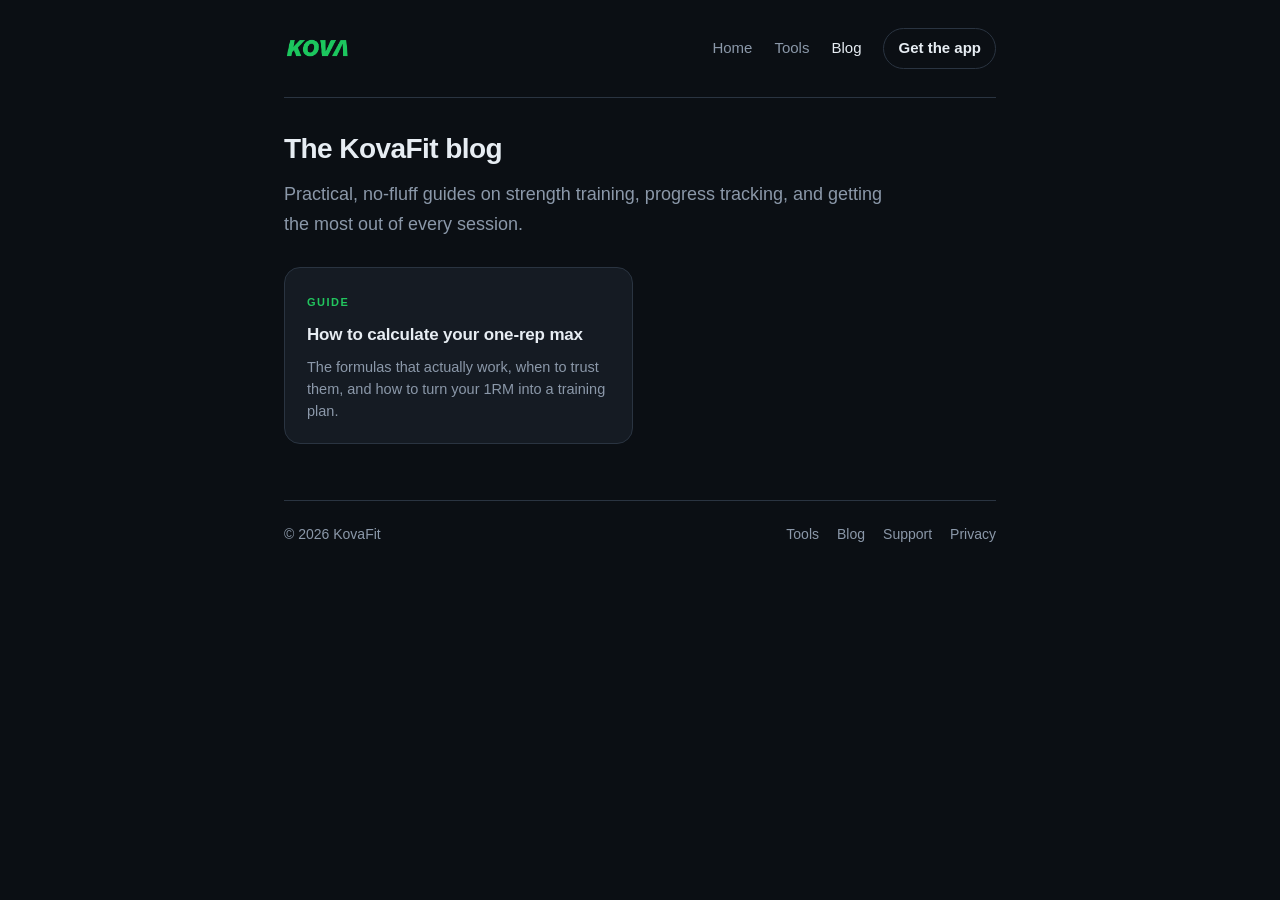
==== blog/index.html @ efb832a3 "added tools for seo" ====
<!doctype html>
<html lang="en">
  <head>
    <meta charset="utf-8" />
    <meta name="viewport" content="width=device-width, initial-scale=1" />
    <title>The KovaFit Blog — Lifting, Progress &amp; Training Tips</title>
    <meta name="description" content="Practical strength-training guides from KovaFit — how to calculate your one-rep max, track personal records, and make measurable progress in the gym." />
    <link rel="canonical" href="https://kovafit.ca/blog/" />
    <meta name="theme-color" content="#0b0b0f" />
    <meta name="robots" content="index, follow, max-image-preview:large" />
    <link rel="icon" href="/assets/favicon.png" />
    <link rel="apple-touch-icon" href="/assets/app-icon.png" />
    <meta property="og:site_name" content="KovaFit" />
    <meta property="og:title" content="The KovaFit Blog" />
    <meta property="og:description" content="Practical strength-training guides — one-rep max, personal records, and making measurable progress." />
    <meta property="og:type" content="website" />
    <meta property="og:url" content="https://kovafit.ca/blog/" />
    <link rel="stylesheet" href="/styles.css" />
  </head>
  <body>
    <div class="wrap">
      <nav class="nav">
        <a class="brand" href="/">
          <img src="/assets/kova-logo.png" alt="KovaFit" height="26" />
        </a>
        <div class="nav-links">
          <a href="/">Home</a>
          <a href="/tools/">Tools</a>
          <a href="/blog/" aria-current="page">Blog</a>
          <a class="nav-cta" href="https://apps.apple.com/ca/app/kova-workout-tracker-gym-log/id6780379828">Get the app</a>
        </div>
      </nav>

      <header class="doc-header">
        <h1>The KovaFit blog</h1>
      </header>
      <p class="lead">
        Practical, no-fluff guides on strength training, progress tracking, and
        getting the most out of every session.
      </p>

      <div class="link-grid">
        <a class="link-card" href="/blog/how-to-calculate-one-rep-max/">
          <span class="tag">Guide</span>
          <h3>How to calculate your one-rep max</h3>
          <p>The formulas that actually work, when to trust them, and how to turn your 1RM into a training plan.</p>
        </a>
      </div>

      <footer class="site">
        <div>© 2026 KovaFit</div>
        <div class="links">
          <a href="/tools/">Tools</a>
          <a href="/blog/">Blog</a>
          <a href="/support/">Support</a>
          <a href="/privacy/">Privacy</a>
        </div>
      </footer>
    </div>
  </body>
</html>
---- styles.css ----
:root {
  --bg: #0b0f14;
  --surface: #151b23;
  --surface-2: #1b2330;
  --border: #2a3441;
  --text: #e7edf3;
  --muted: #8b98a9;
  --green: #22c55e;
  --green-dim: #1aa34a;
}

* { box-sizing: border-box; }

html, body { height: 100%; }

body {
  margin: 0;
  background: var(--bg);
  color: var(--text);
  font: 16px/1.65 -apple-system, BlinkMacSystemFont, "Segoe UI", Roboto, Helvetica, Arial, sans-serif;
  -webkit-font-smoothing: antialiased;
}

a { color: var(--green); }
a:hover { color: #4ade80; }

strong { color: #fff; }

code {
  background: var(--surface);
  border: 1px solid var(--border);
  border-radius: 6px;
  padding: 2px 6px;
  font-size: 14px;
}

/* ============================================================
   Shared: document-style legal pages (support / privacy / terms)
   These use the narrow .wrap container. Left intentionally intact.
   ============================================================ */
.wrap { max-width: 760px; margin: 0 auto; padding: 28px 24px 80px; }

/* Top navigation (legal pages) */
.nav {
  display: flex;
  align-items: center;
  justify-content: space-between;
  padding-bottom: 28px;
  margin-bottom: 28px;
  border-bottom: 1px solid var(--border);
}
.brand {
  display: flex;
  align-items: center;
  gap: 10px;
  text-decoration: none;
  color: var(--text);
  font-weight: 600;
  letter-spacing: -0.01em;
}
.brand img { flex: none; display: block; }
.nav-links {
  display: flex;
  align-items: center;
  gap: 22px;
}
.nav-links a {
  color: var(--muted);
  text-decoration: none;
  font-size: 15px;
}
.nav-links a:hover,
.nav-links a[aria-current="page"] {
  color: var(--text);
}
.nav-links a.nav-cta {
  color: var(--text);
  padding: 7px 14px;
  border: 1px solid var(--border);
  border-radius: 999px;
  font-weight: 600;
  white-space: nowrap;
}
.nav-links a.nav-cta:hover {
  border-color: var(--green);
  color: var(--green);
}

/* Document header + typography (legal pages) */
header.doc-header {
  display: flex;
  align-items: center;
  gap: 14px;
  margin-bottom: 8px;
}
header.doc-header img { flex: none; display: block; }
h1 { font-size: 28px; margin: 0; letter-spacing: -0.02em; }
.updated { color: var(--muted); font-size: 14px; margin: 0 0 32px; }
h2 {
  font-size: 19px;
  margin: 36px 0 12px;
  padding-top: 20px;
  border-top: 1px solid var(--border);
  letter-spacing: -0.01em;
}
h2:first-of-type { border-top: 0; padding-top: 0; }
p { margin: 0 0 14px; }
ul { margin: 0 0 14px; padding-left: 22px; }
li { margin-bottom: 8px; }

/* Eyebrow label (mirrors the app's uppercase section labels) */
.eyebrow {
  display: block;
  font-size: 11px;
  font-weight: 700;
  text-transform: uppercase;
  letter-spacing: 2.5px;
  color: var(--muted);
}

/* ============================================================
   Home / landing page
   ============================================================ */
.container {
  width: 100%;
  max-width: 1140px;
  margin: 0 auto;
  padding: 0 28px;
}

/* Reset the legal-page heading treatment inside the landing page */
.home h1,
.home h2,
.home h3 {
  border-top: 0;
  padding-top: 0;
  margin: 0;
}

/* Sticky header */
.site-header {
  position: sticky;
  top: 0;
  z-index: 50;
  background: rgba(11, 15, 20, 0.72);
  backdrop-filter: saturate(140%) blur(12px);
  -webkit-backdrop-filter: saturate(140%) blur(12px);
  border-bottom: 1px solid var(--border);
}
.header-inner {
  display: flex;
  align-items: center;
  justify-content: space-between;
  height: 66px;
}

/* Hero */
.hero {
  position: relative;
  overflow: hidden;
  padding: 84px 0 72px;
}
.hero::before {
  content: "";
  position: absolute;
  top: -220px;
  left: 50%;
  transform: translateX(-50%);
  width: 1200px;
  height: 720px;
  background: radial-gradient(45% 45% at 50% 40%, rgba(34, 197, 94, 0.18), transparent 72%);
  filter: blur(10px);
  pointer-events: none;
  z-index: 0;
}
.hero-grid {
  position: relative;
  z-index: 1;
  display: grid;
  grid-template-columns: 1.02fr 0.98fr;
  align-items: center;
  gap: 48px;
}
.hero-copy .eyebrow { margin-bottom: 18px; }
.hero-copy h1 {
  font-size: clamp(40px, 5.4vw, 62px);
  line-height: 1.03;
  letter-spacing: -0.038em;
  font-weight: 800;
  margin-bottom: 20px;
}
.hero-copy .tagline {
  font-size: 18px;
  color: var(--muted);
  max-width: 520px;
  margin-bottom: 30px;
}

/* App store badges */
.store-row {
  display: flex;
  flex-wrap: wrap;
  gap: 12px;
  margin-bottom: 18px;
}
.store-row--center { justify-content: center; }
.store-badge {
  display: inline-flex;
  align-items: center;
  gap: 11px;
  padding: 10px 18px 10px 15px;
  border-radius: 12px;
  background: #fff;
  color: #000;
  text-decoration: none;
  border: 1px solid #fff;
  transition: transform 120ms ease, box-shadow 120ms ease;
}
.store-badge:hover {
  color: #000;
  transform: translateY(-1px);
  box-shadow: 0 8px 22px rgba(0, 0, 0, 0.35);
}
.store-badge svg { flex: none; }
.store-badge-text {
  display: flex;
  flex-direction: column;
  line-height: 1.05;
  text-align: left;
}
.store-badge-text small {
  font-size: 10px;
  letter-spacing: 0.02em;
  opacity: 0.7;
}
.store-badge-text strong {
  color: inherit;
  font-size: 19px;
  font-weight: 600;
  letter-spacing: -0.01em;
}
.store-badge--soon {
  background: transparent;
  color: var(--muted);
  border: 1px solid var(--border);
  cursor: default;
}
.store-badge--soon:hover {
  transform: none;
  box-shadow: none;
  color: var(--muted);
}
.store-badge--soon .store-badge-text strong { color: var(--text); }

/* Rating / social-proof line */
.rating-row {
  display: flex;
  align-items: center;
  gap: 10px;
  font-size: 14px;
  color: var(--muted);
  margin: 4px 0 0;
}
.rating-row .stars {
  color: var(--green);
  letter-spacing: 2px;
  font-size: 14px;
}

/* Hero 3D render */
.hero-art {
  position: relative;
  z-index: 1;
  display: flex;
  justify-content: center;
}
.hero-render {
  width: 100%;
  max-width: 560px;
  height: auto;
  filter: drop-shadow(0 40px 60px rgba(0, 0, 0, 0.55));
}

/* Stats strip */
.stats-strip {
  border-top: 1px solid var(--border);
  border-bottom: 1px solid var(--border);
  background: var(--surface);
}
.stats-inner {
  display: grid;
  grid-template-columns: repeat(3, 1fr);
  gap: 12px;
  padding-top: 30px;
  padding-bottom: 30px;
}
.stat {
  display: flex;
  flex-direction: column;
  gap: 6px;
  text-align: center;
}
.stat-value {
  font-size: 32px;
  font-weight: 800;
  letter-spacing: -0.03em;
  color: var(--text);
}
.stat-label {
  font-size: 11px;
  font-weight: 700;
  text-transform: uppercase;
  letter-spacing: 2px;
  color: var(--muted);
}

/* Alternating feature blocks */
.feature-block { padding: 84px 0; }
.feature-block + .feature-block { padding-top: 0; }
.feature-row {
  display: grid;
  grid-template-columns: 1fr 1fr;
  align-items: center;
  gap: 56px;
}
.feature-row--rev .feature-text { order: 2; }
.feature-row--rev .feature-media { order: 1; }
.feature-text .eyebrow { margin-bottom: 16px; }
.feature-text h2 {
  font-size: clamp(28px, 3.4vw, 38px);
  font-weight: 800;
  letter-spacing: -0.03em;
  line-height: 1.1;
  margin-bottom: 14px;
}
.feature-text p {
  color: var(--muted);
  font-size: 17px;
  max-width: 480px;
  margin-bottom: 20px;
}
.ticks {
  list-style: none;
  padding: 0;
  margin: 0;
  display: flex;
  flex-direction: column;
  gap: 10px;
}
.ticks li {
  position: relative;
  padding-left: 30px;
  color: var(--text);
  font-size: 15.5px;
  margin: 0;
}
.ticks li::before {
  content: "";
  position: absolute;
  left: 0;
  top: 3px;
  width: 18px;
  height: 18px;
  border-radius: 50%;
  background: rgba(34, 197, 94, 0.16);
  box-shadow: inset 0 0 0 1px rgba(34, 197, 94, 0.4);
}
.ticks li::after {
  content: "";
  position: absolute;
  left: 6px;
  top: 8px;
  width: 6px;
  height: 3px;
  border-left: 2px solid var(--green);
  border-bottom: 2px solid var(--green);
  transform: rotate(-45deg);
}
.feature-media {
  display: flex;
  justify-content: center;
}

/* One iPhone frame (used inside feature blocks) */
.phone {
  position: relative;
  flex: 0 0 auto;
  width: 268px;
  aspect-ratio: 1179 / 2556;
  margin: 0;
  padding: 9px;
  border-radius: 46px;
  background: linear-gradient(150deg, #3a4453 0%, #171d26 45%, #0d1219 100%);
  box-shadow:
    0 2px 3px rgba(255, 255, 255, 0.12) inset,
    0 30px 60px -18px rgba(0, 0, 0, 0.75),
    0 8px 22px rgba(0, 0, 0, 0.5);
}
.phone-island {
  position: absolute;
  top: 3.6%;
  left: 50%;
  transform: translateX(-50%);
  width: 30%;
  max-width: 82px;
  height: 4%;
  background: #000;
  border-radius: 999px;
  z-index: 3;
}
.phone-screen {
  display: block;
  width: 100%;
  height: 100%;
  border-radius: 38px;
  overflow: hidden;
  background: #000;
}
.phone-screen img {
  display: block;
  width: 100%;
  height: 100%;
  object-fit: cover;
}

/* Secondary feature grid */
.feature-grid-wrap {
  padding: 84px 0;
  border-top: 1px solid var(--border);
}
.section-head {
  text-align: center;
  max-width: 620px;
  margin: 0 auto 44px;
}
.section-head .eyebrow { margin-bottom: 14px; }
.section-head h2 {
  font-size: clamp(28px, 3.4vw, 38px);
  font-weight: 800;
  letter-spacing: -0.03em;
  line-height: 1.1;
}
.feature-grid {
  display: grid;
  grid-template-columns: repeat(3, 1fr);
  gap: 16px;
}
.card {
  background: var(--surface);
  border: 1px solid var(--border);
  border-radius: 16px;
  padding: 22px 22px 24px;
  transition: border-color 150ms ease, transform 150ms ease;
}
.card:hover {
  border-color: #3a4657;
  transform: translateY(-2px);
}
.card h3 {
  font-size: 17px;
  margin-bottom: 8px;
  letter-spacing: -0.01em;
}
.card p {
  margin: 0;
  color: var(--muted);
  font-size: 14.5px;
  line-height: 1.55;
}

/* Final call-to-action band */
.cta-final {
  padding: 88px 0 96px;
  border-top: 1px solid var(--border);
}
.cta-inner {
  text-align: center;
  position: relative;
  padding: 56px 28px;
  border-radius: 28px;
  background:
    radial-gradient(120% 100% at 50% 0%, rgba(34, 197, 94, 0.12), transparent 60%),
    var(--surface);
  border: 1px solid var(--border);
}
.cta-icon {
  border-radius: 18px;
  margin-bottom: 18px;
  box-shadow: 0 10px 26px rgba(0, 0, 0, 0.4);
}
.cta-final h2 {
  font-size: clamp(26px, 3.2vw, 34px);
  font-weight: 800;
  letter-spacing: -0.025em;
  margin-bottom: 8px;
}
.cta-final p {
  color: var(--muted);
  margin-bottom: 24px;
}

/* Landing-page footer */
.site-footer {
  border-top: 1px solid var(--border);
  background: var(--surface);
}
.footer-inner {
  display: flex;
  flex-wrap: wrap;
  align-items: center;
  justify-content: space-between;
  gap: 16px;
  padding-top: 26px;
  padding-bottom: 26px;
  color: var(--muted);
  font-size: 14px;
}
.footer-brand {
  display: flex;
  align-items: center;
  gap: 12px;
}
.footer-brand img { display: block; opacity: 0.9; }
.footer-links { display: flex; gap: 20px; }
.footer-links a { color: var(--muted); text-decoration: none; }
.footer-links a:hover { color: var(--text); }

/* ============================================================
   Support-page extras (legal)
   ============================================================ */
.faq {
  display: flex;
  flex-direction: column;
  gap: 10px;
  margin: 8px 0 24px;
}
.faq details {
  background: var(--surface);
  border: 1px solid var(--border);
  border-radius: 12px;
  padding: 14px 16px;
}
.faq details[open] { background: var(--surface-2); }
.faq summary {
  cursor: pointer;
  font-weight: 600;
  list-style: none;
  display: flex;
  align-items: center;
  justify-content: space-between;
  gap: 12px;
}
.faq summary::-webkit-details-marker { display: none; }
.faq summary::after {
  content: "+";
  color: var(--muted);
  font-weight: 400;
  font-size: 20px;
  line-height: 1;
}
.faq details[open] summary::after { content: "−"; }
.faq .answer {
  margin-top: 10px;
  color: var(--muted);
}
.faq .answer p:last-child { margin-bottom: 0; }

.contact-card {
  background: var(--surface);
  border: 1px solid var(--border);
  border-radius: 14px;
  padding: 20px 22px;
  margin: 8px 0 24px;
}
.contact-card h3 { margin: 0 0 6px; font-size: 17px; }
.contact-card p { margin: 0; color: var(--muted); }
.contact-card .email {
  display: inline-block;
  margin-top: 10px;
  font-weight: 600;
}

/* Legal-page footer */
footer.site {
  margin-top: 56px;
  padding-top: 22px;
  border-top: 1px solid var(--border);
  display: flex;
  flex-wrap: wrap;
  align-items: center;
  justify-content: space-between;
  gap: 14px;
  color: var(--muted);
  font-size: 14px;
}
footer.site .links { display: flex; gap: 18px; }
footer.site a { color: var(--muted); text-decoration: none; }
footer.site a:hover { color: var(--text); }

/* ============================================================
   Tools & blog (narrow .wrap pages)
   ============================================================ */
.lead {
  font-size: 18px;
  color: var(--muted);
  margin: 0 0 28px;
  max-width: 620px;
}

/* Card grid used by the tools hub and blog index */
.link-grid {
  display: grid;
  grid-template-columns: repeat(2, 1fr);
  gap: 14px;
  margin: 8px 0 8px;
}
.link-card {
  display: block;
  background: var(--surface);
  border: 1px solid var(--border);
  border-radius: 16px;
  padding: 20px 22px;
  text-decoration: none;
  color: var(--text);
  transition: border-color 150ms ease, transform 150ms ease;
}
.link-card:hover {
  color: var(--text);
  border-color: #3a4657;
  transform: translateY(-2px);
}
.link-card h3 { margin: 0 0 6px; font-size: 17px; letter-spacing: -0.01em; }
.link-card p { margin: 0; color: var(--muted); font-size: 14.5px; line-height: 1.55; }
.link-card .tag {
  display: inline-block;
  margin-bottom: 10px;
  font-size: 11px;
  font-weight: 700;
  text-transform: uppercase;
  letter-spacing: 1.5px;
  color: var(--green);
}

/* Interactive calculator surface */
.tool {
  background: var(--surface);
  border: 1px solid var(--border);
  border-radius: 18px;
  padding: 24px;
  margin: 8px 0 28px;
}
.tool-form {
  display: grid;
  grid-template-columns: 1fr 1fr;
  gap: 16px;
}
.field { display: flex; flex-direction: column; gap: 7px; }
.field label {
  font-size: 12px;
  font-weight: 700;
  text-transform: uppercase;
  letter-spacing: 1.5px;
  color: var(--muted);
}
.field input,
.field select {
  width: 100%;
  background: var(--bg);
  border: 1px solid var(--border);
  border-radius: 10px;
  color: var(--text);
  font: inherit;
  font-size: 16px;
  padding: 11px 13px;
  -webkit-appearance: none;
  appearance: none;
}
.field input:focus,
.field select:focus {
  outline: none;
  border-color: var(--green);
  box-shadow: 0 0 0 3px rgba(34, 197, 94, 0.16);
}

/* Segmented unit toggle */
.seg {
  display: inline-flex;
  background: var(--bg);
  border: 1px solid var(--border);
  border-radius: 10px;
  padding: 3px;
  gap: 3px;
}
.seg button {
  border: 0;
  background: transparent;
  color: var(--muted);
  font: inherit;
  font-weight: 600;
  padding: 8px 16px;
  border-radius: 7px;
  cursor: pointer;
}
.seg button[aria-pressed="true"] {
  background: var(--green);
  color: #04140a;
}

/* Headline result */
.result {
  margin-top: 22px;
  padding-top: 22px;
  border-top: 1px solid var(--border);
  text-align: center;
}
.result .result-label {
  font-size: 12px;
  font-weight: 700;
  text-transform: uppercase;
  letter-spacing: 2px;
  color: var(--muted);
}
.result .result-value {
  display: block;
  font-size: 46px;
  font-weight: 800;
  letter-spacing: -0.03em;
  color: var(--green);
  margin: 4px 0 2px;
  line-height: 1.05;
}
.result .result-sub { font-size: 14px; color: var(--muted); }

/* Data tables (rep-max chart, plate breakdown) */
.data-table { width: 100%; border-collapse: collapse; margin: 8px 0 24px; font-size: 15px; }
.data-table th,
.data-table td { text-align: left; padding: 10px 12px; border-bottom: 1px solid var(--border); }
.data-table th {
  font-size: 11px;
  text-transform: uppercase;
  letter-spacing: 1.5px;
  color: var(--muted);
  font-weight: 700;
}
.data-table td:last-child,
.data-table th:last-child { text-align: right; }
.data-table tbody tr:hover { background: var(--surface); }
.data-table .is-highlight td { color: var(--green); font-weight: 700; }

/* Inline CTA back to the app */
.tool-cta {
  display: flex;
  flex-wrap: wrap;
  align-items: center;
  justify-content: space-between;
  gap: 14px;
  background:
    radial-gradient(120% 140% at 0% 0%, rgba(34, 197, 94, 0.12), transparent 60%),
    var(--surface);
  border: 1px solid var(--border);
  border-radius: 16px;
  padding: 20px 22px;
  margin: 28px 0;
}
.tool-cta p { margin: 0; color: var(--muted); max-width: 420px; }
.tool-cta strong { color: #fff; }
.btn {
  display: inline-flex;
  align-items: center;
  gap: 8px;
  background: var(--green);
  color: #04140a;
  font-weight: 700;
  text-decoration: none;
  padding: 11px 20px;
  border-radius: 999px;
  white-space: nowrap;
  transition: transform 120ms ease, box-shadow 120ms ease;
}
.btn:hover { color: #04140a; transform: translateY(-1px); box-shadow: 0 8px 22px rgba(0,0,0,0.35); }

/* Article body */
.post-meta { color: var(--muted); font-size: 14px; margin: 0 0 28px; }
.post h2 { font-size: 22px; }
.post h3 {
  font-size: 17px;
  margin: 28px 0 10px;
  letter-spacing: -0.01em;
}
.post p, .post li { font-size: 16.5px; }
.callout {
  background: var(--surface);
  border: 1px solid var(--border);
  border-left: 3px solid var(--green);
  border-radius: 10px;
  padding: 16px 18px;
  margin: 22px 0;
  color: var(--muted);
}
.callout p:last-child { margin-bottom: 0; }

@media (max-width: 620px) {
  .link-grid { grid-template-columns: 1fr; }
  .tool-form { grid-template-columns: 1fr; }
  .result .result-value { font-size: 38px; }
}

/* ============================================================
   Responsive
   ============================================================ */
@media (max-width: 900px) {
  .hero { padding: 56px 0 48px; }
  .hero-grid {
    grid-template-columns: 1fr;
    gap: 36px;
    text-align: center;
  }
  .hero-copy .tagline { margin-left: auto; margin-right: auto; }
  .hero-copy .store-row { justify-content: center; }
  .hero-copy .rating-row { justify-content: center; }
  .hero-art { order: -1; }
  .hero-render { max-width: 440px; }

  .feature-block { padding: 60px 0; }
  .feature-row {
    grid-template-columns: 1fr;
    gap: 32px;
    text-align: center;
  }
  .feature-row--rev .feature-text { order: 2; }
  .feature-row--rev .feature-media { order: 1; }
  .feature-text p { margin-left: auto; margin-right: auto; }
  .feature-text .ticks { max-width: 380px; margin: 0 auto; text-align: left; }

  .feature-grid { grid-template-columns: repeat(2, 1fr); }
  .feature-grid-wrap { padding: 60px 0; }
}

@media (max-width: 620px) {
  .container { padding: 0 20px; }
  .header-inner { height: 60px; }
  .nav-links { gap: 14px; }
  .nav-links a { font-size: 14px; }
  .nav-links a.nav-cta { padding: 6px 12px; }

  .hero { padding: 40px 0 40px; }
  .hero-copy h1 { font-size: 38px; }
  .hero-copy .tagline { font-size: 16px; }
  .store-row { gap: 10px; }
  .store-badge { flex: 1 1 auto; justify-content: center; }

  .stat-value { font-size: 26px; }
  .stat-label { font-size: 10px; letter-spacing: 1.5px; }

  .feature-grid { grid-template-columns: 1fr; }
  .phone { width: 220px; }

  .cta-final { padding: 60px 0 68px; }
  .cta-inner { padding: 40px 20px; }

  .footer-inner { justify-content: center; text-align: center; }
}

@media (max-width: 380px) {
  .nav-links a:not(.nav-cta) { display: none; }
}
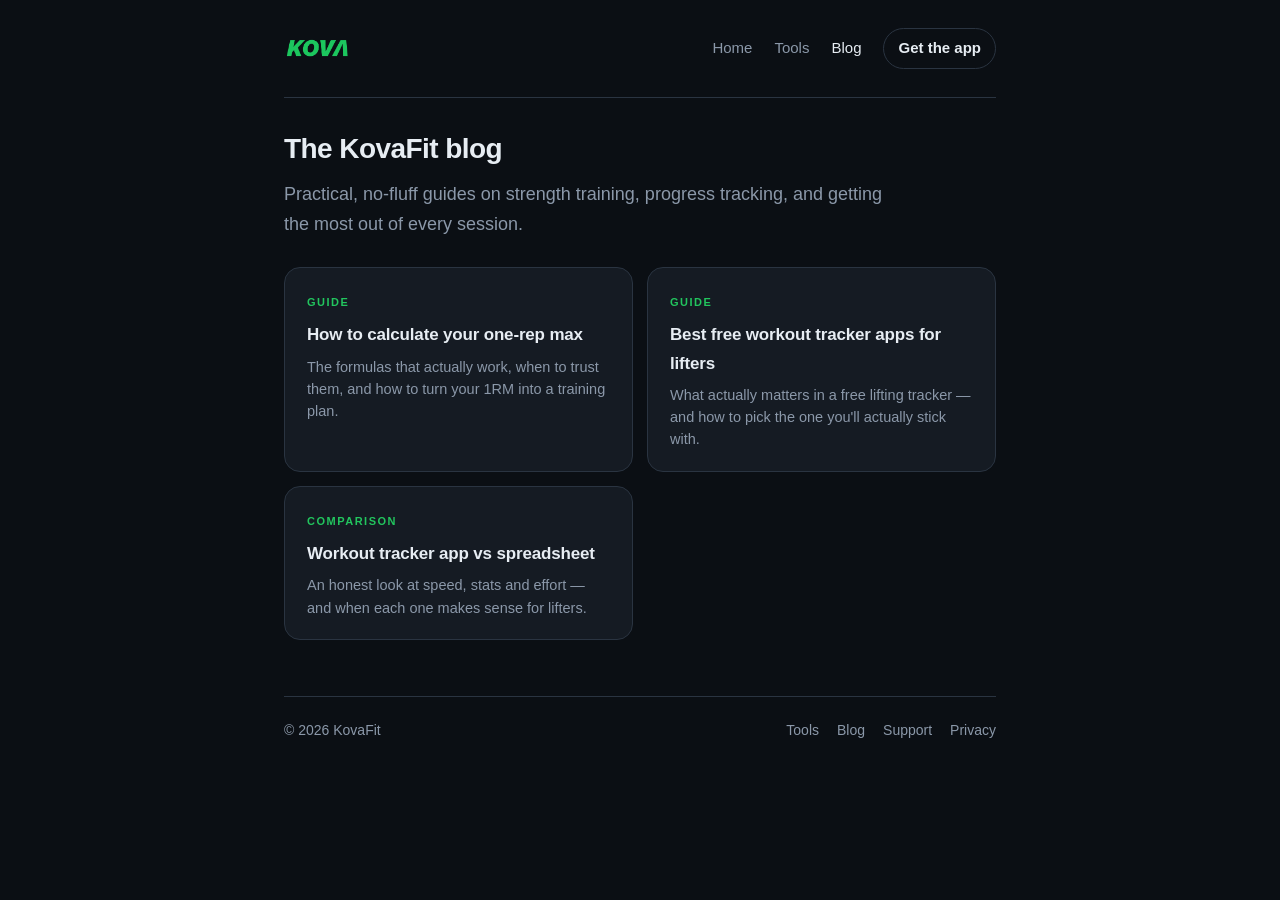
==== commit fa2b00c4: "added free tools and replaces css with figma renders" ====
--- a/blog/index.html
+++ b/blog/index.html
@@ -45,6 +45,16 @@
           <h3>How to calculate your one-rep max</h3>
           <p>The formulas that actually work, when to trust them, and how to turn your 1RM into a training plan.</p>
         </a>
+        <a class="link-card" href="/blog/best-free-workout-tracker-apps/">
+          <span class="tag">Guide</span>
+          <h3>Best free workout tracker apps for lifters</h3>
+          <p>What actually matters in a free lifting tracker — and how to pick the one you'll actually stick with.</p>
+        </a>
+        <a class="link-card" href="/blog/workout-tracker-vs-spreadsheet/">
+          <span class="tag">Comparison</span>
+          <h3>Workout tracker app vs spreadsheet</h3>
+          <p>An honest look at speed, stats and effort — and when each one makes sense for lifters.</p>
+        </a>
       </div>
 
       <footer class="site">
--- a/styles.css
+++ b/styles.css
@@ -421,6 +421,19 @@
   width: 100%;
   height: 100%;
   object-fit: cover;
+}
+
+/* Pre-framed device renders (frame baked into the PNG) */
+.device {
+  margin: 0;
+  display: flex;
+  justify-content: center;
+}
+.device-shot {
+  display: block;
+  width: 300px;
+  max-width: 100%;
+  height: auto;
 }
 
 /* Secondary feature grid */
